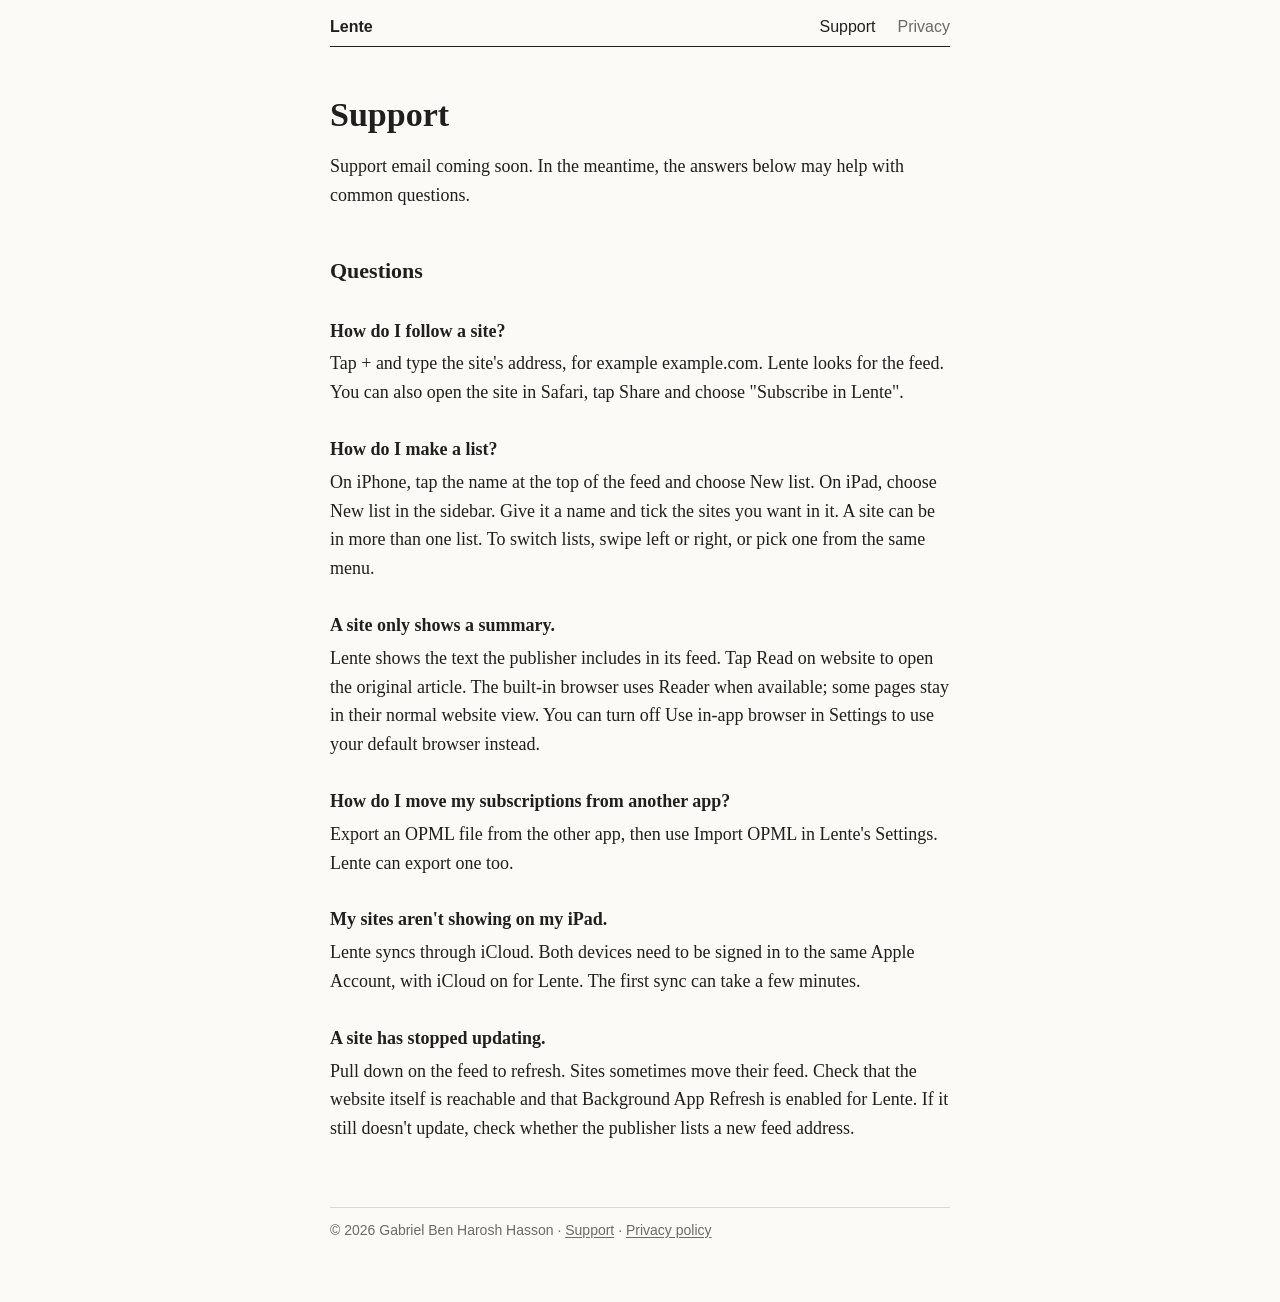
==== support/index.html @ be2fc475 "Publish Lente website Add home, privacy and support pages with the approved public identity and supp" ====
<!DOCTYPE html>
<html lang="en">
<head>
  <meta charset="utf-8">
  <meta name="viewport" content="width=device-width, initial-scale=1">
  <title>Lente support</title>
  <meta name="description" content="Help with Lente, an RSS reader for iPhone and iPad.">
  <link rel="icon" href="../assets/favicon.png">
  <link rel="apple-touch-icon" href="../assets/apple-touch-icon.png">
  <link rel="stylesheet" href="../assets/style.css">
</head>
<body>
<div class="page">
  <a class="skip-link" href="#content">Skip to content</a>
  <header class="top">
    <a class="home" href="../">Lente</a>
    <nav aria-label="Main navigation"><a href="../support/" aria-current="page">Support</a><a href="../privacy/">Privacy</a></nav>
  </header>

  <main id="content">
  <h1>Support</h1>
  <p>Support email coming soon. In the meantime, the answers below may help with common questions.</p>

  <h2>Questions</h2>

  <h3>How do I follow a site?</h3>
  <p>Tap + and type the site's address, for example example.com. Lente looks for the feed. You can also open the site in Safari, tap Share and choose "Subscribe in Lente".</p>

  <h3>How do I make a list?</h3>
  <p>On iPhone, tap the name at the top of the feed and choose New list. On iPad, choose New list in the sidebar. Give it a name and tick the sites you want in it. A site can be in more than one list. To switch lists, swipe left or right, or pick one from the same menu.</p>

  <h3>A site only shows a summary.</h3>
  <p>Lente shows the text the publisher includes in its feed. Tap Read on website to open the original article. The built-in browser uses Reader when available; some pages stay in their normal website view. You can turn off Use in-app browser in Settings to use your default browser instead.</p>

  <h3>How do I move my subscriptions from another app?</h3>
  <p>Export an OPML file from the other app, then use Import OPML in Lente's Settings. Lente can export one too.</p>

  <h3>My sites aren't showing on my iPad.</h3>
  <p>Lente syncs through iCloud. Both devices need to be signed in to the same Apple Account, with iCloud on for Lente. The first sync can take a few minutes.</p>

  <h3>A site has stopped updating.</h3>
  <p>Pull down on the feed to refresh. Sites sometimes move their feed. Check that the website itself is reachable and that Background App Refresh is enabled for Lente. If it still doesn't update, check whether the publisher lists a new feed address.</p>

  </main>
  <footer class="foot">
    © 2026 Gabriel Ben Harosh Hasson · <a href="../support/">Support</a> · <a href="../privacy/">Privacy policy</a>
  </footer>
</div>
</body>
</html>
---- assets/style.css ----
/* Lente site (#818). Plain, one column, like a page of text. */
:root {
  --bg: #fbfaf7;
  --text: #1f1f1d;
  --muted: #6b6a65;
  --rule: #dcd9d0;
  --link: #046d89;
  --todo: #fff1b8;
}
@media (prefers-color-scheme: dark) {
  :root {
    --bg: #071a1d;
    --text: #ece8dc;
    --muted: #9fb0b3;
    --rule: #1f3a3f;
    --link: #5cc3dd;
    --todo: #5a4a10;
  }
}

* { box-sizing: border-box; }
html { -webkit-text-size-adjust: 100%; }
body {
  margin: 0;
  background: var(--bg);
  color: var(--text);
  font: 18px/1.6 "New York", ui-serif, Georgia, serif;
}
a { color: var(--link); text-underline-offset: 2px; overflow-wrap: anywhere; }
img { max-width: 100%; display: block; }

.page { max-width: 660px; margin: 0 auto; padding: 0 20px 64px; }

.top {
  display: flex; justify-content: space-between; align-items: baseline; gap: 12px; flex-wrap: wrap;
  padding: 18px 0 10px; border-bottom: 1px solid var(--text);
  font: 16px -apple-system, BlinkMacSystemFont, "Segoe UI", sans-serif;
}
.top a { color: var(--muted); text-decoration: none; }
.top a.home { color: var(--text); font-weight: 600; }
.top nav { display: flex; gap: 22px; flex-wrap: wrap; }
.top a[aria-current="page"] { color: var(--text); }

.title { display: flex; align-items: center; gap: 18px; margin: 56px 0 28px; }
.title img { width: 72px; height: 72px; border-radius: 16px; }
.title h1 { margin: 0; font-size: 40px; line-height: 1.1; font-weight: 600; }
.title p { margin: 4px 0 0; color: var(--muted); font-size: 18px; }

h1 { font-size: 34px; line-height: 1.2; margin: 48px 0 16px; font-weight: 600; }
h2 { font-size: 22px; margin: 44px 0 10px; font-weight: 600; }
h3 { font-size: 18px; margin: 28px 0 4px; font-weight: 600; }
p, li { margin: 0 0 14px; }
ul { padding-left: 22px; }
.note { color: var(--muted); font-size: 16px; }

.shots { display: grid; grid-template-columns: 1fr 1fr; gap: 16px; margin: 36px 0 8px; }
.shots img { border-radius: 14px; border: 1px solid var(--rule); }

.foot {
  margin-top: 64px; padding-top: 14px; border-top: 1px solid var(--rule);
  color: var(--muted); font: 14px -apple-system, BlinkMacSystemFont, "Segoe UI", sans-serif;
}
.foot a { color: var(--muted); }

/* Placeholders still to be filled in */
.todo { background: var(--todo); padding: 0 3px; }

/* Keep navigation and long contact details usable at narrow widths and zoom. */
a:focus-visible { outline: 2px solid var(--link); outline-offset: 4px; }
.skip-link { position: absolute; left: 20px; top: -100px; }
.skip-link:focus { top: 8px; padding: 8px; background: var(--bg); z-index: 1; }
@media (max-width: 380px) {
  .shots { grid-template-columns: 1fr; }
  .title { align-items: flex-start; flex-wrap: wrap; }
}
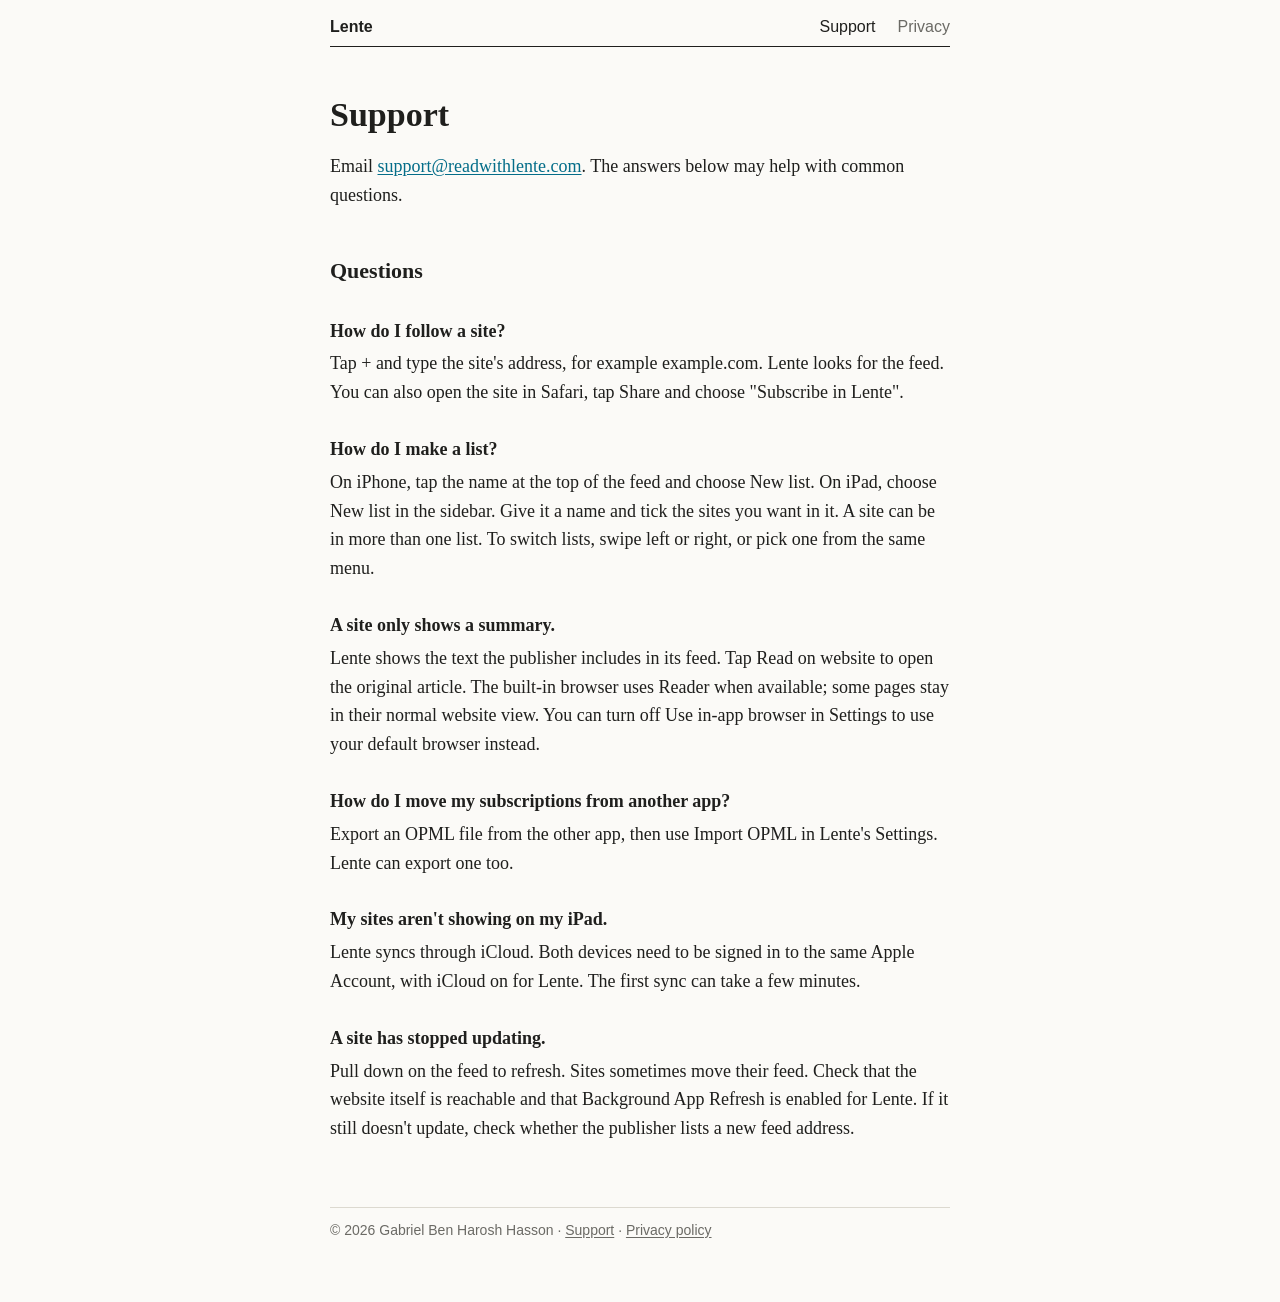
==== commit b4d73fcd: "Give the support address on the support and privacy pages Replaces "Support email coming soon" with " ====
--- a/support/index.html
+++ b/support/index.html
@@ -19,7 +19,7 @@
 
   <main id="content">
   <h1>Support</h1>
-  <p>Support email coming soon. In the meantime, the answers below may help with common questions.</p>
+  <p>Email <a href="mailto:support@readwithlente.com">support@readwithlente.com</a>. The answers below may help with common questions.</p>
 
   <h2>Questions</h2>
 
